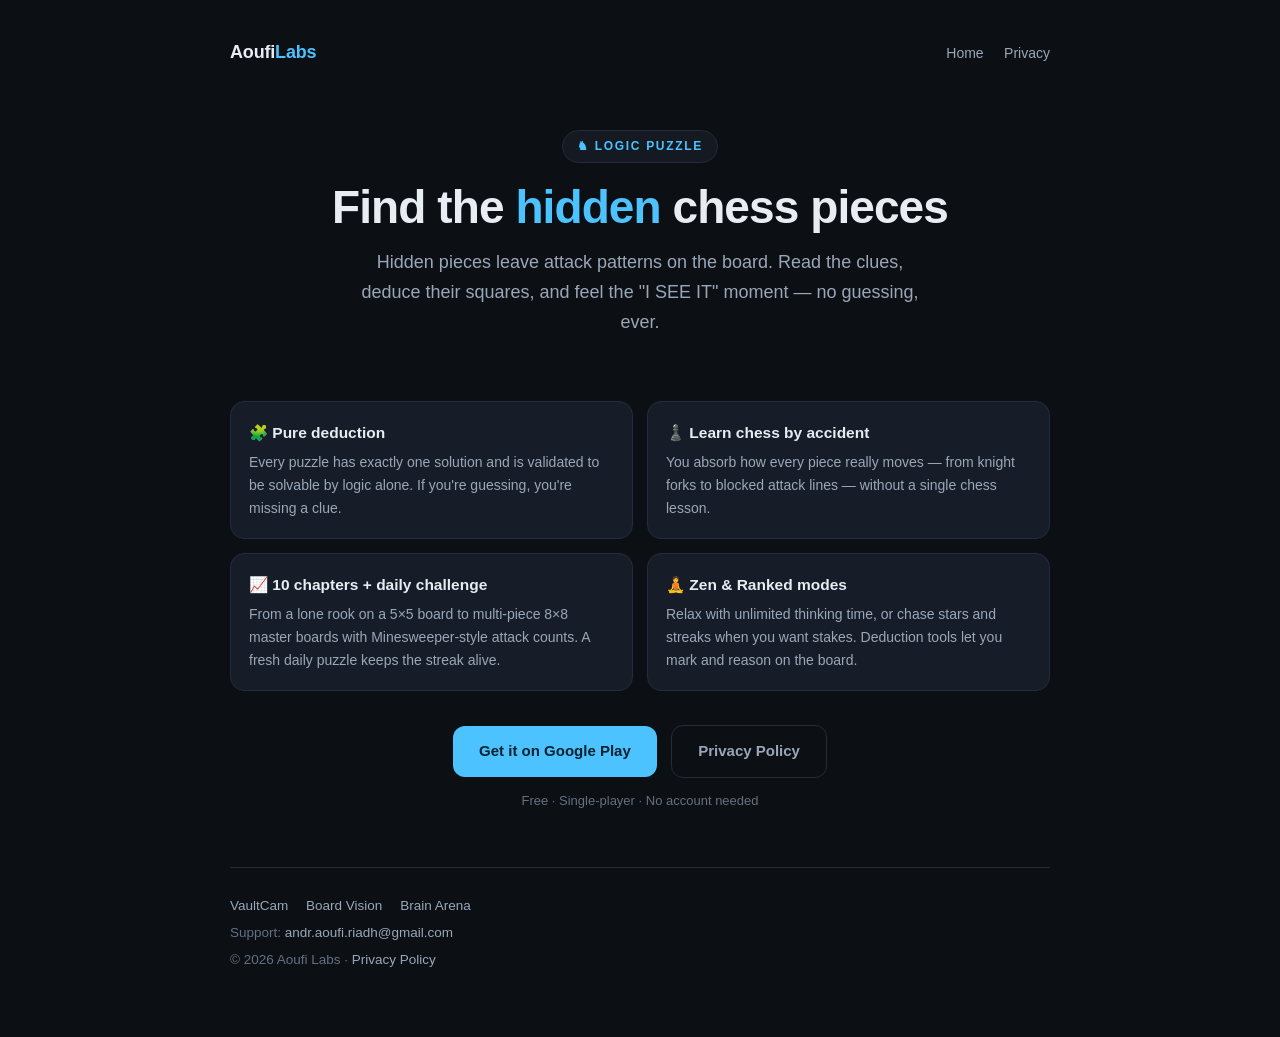
==== boardvision/index.html @ ca5b5aa7 "Aoufi Labs site: portfolio, app-ads.txt, landing + privacy pages for VaultCam, Board Vision, Brain A" ====
<!DOCTYPE html>
<html lang="en">
<head>
  <meta charset="UTF-8">
  <meta name="viewport" content="width=device-width, initial-scale=1.0">
  <meta name="description" content="Board Vision — a chess-logic deduction puzzle for Android. Hidden pieces leave attack patterns; read the clues and find them. Guess-free, guaranteed.">
  <title>Board Vision — Find the hidden chess pieces</title>
  <link rel="stylesheet" href="../style.css">
</head>
<body>
<div class="wrap">

  <header class="site-header">
    <div class="brand"><a href="../" style="color:inherit;text-decoration:none">Aoufi<span>Labs</span></a></div>
    <nav class="site-nav">
      <a href="../">Home</a>
      <a href="privacy.html">Privacy</a>
    </nav>
  </header>

  <section class="hero">
    <span class="badge">♞ Logic puzzle</span>
    <h1>Find the <em>hidden</em> chess pieces</h1>
    <p class="lead">Hidden pieces leave attack patterns on the board. Read the clues,
    deduce their squares, and feel the "I SEE IT" moment — no guessing, ever.</p>
  </section>

  <section class="features">
    <div class="feature">
      <h3>🧩 Pure deduction</h3>
      <p>Every puzzle has exactly one solution and is validated to be solvable by
      logic alone. If you're guessing, you're missing a clue.</p>
    </div>
    <div class="feature">
      <h3>♟️ Learn chess by accident</h3>
      <p>You absorb how every piece really moves — from knight forks to blocked
      attack lines — without a single chess lesson.</p>
    </div>
    <div class="feature">
      <h3>📈 10 chapters + daily challenge</h3>
      <p>From a lone rook on a 5×5 board to multi-piece 8×8 master boards with
      Minesweeper-style attack counts. A fresh daily puzzle keeps the streak alive.</p>
    </div>
    <div class="feature">
      <h3>🧘 Zen &amp; Ranked modes</h3>
      <p>Relax with unlimited thinking time, or chase stars and streaks when you
      want stakes. Deduction tools let you mark and reason on the board.</p>
    </div>
  </section>

  <div class="cta">
    <a class="btn btn-primary" href="https://play.google.com/store/apps/details?id=aoufi.riadh.boardvisiongame">Get it on Google Play</a>
    <a class="btn btn-ghost" href="privacy.html">Privacy Policy</a>
    <span class="note">Free · Single-player · No account needed</span>
  </div>

  <footer class="site-footer">
    <div class="apps">
      <a href="../vaultcam/">VaultCam</a>
      <a href="../boardvision/">Board Vision</a>
      <a href="../brainarena/">Brain Arena</a>
    </div>
    <div>Support: <a href="mailto:andr.aoufi.riadh@gmail.com">andr.aoufi.riadh@gmail.com</a></div>
    <div>© 2026 Aoufi Labs · <a href="privacy.html">Privacy Policy</a></div>
  </footer>

</div>
</body>
</html>
---- style.css ----
/* Aoufi Labs — shared stylesheet (dark, mobile-first, system fonts) */
:root {
  --bg: #0c0f14;
  --bg-2: #141922;
  --card: #171d28;
  --border: #232c3b;
  --text: #e8edf4;
  --text-2: #9aa7b8;
  --text-3: #647183;
  --accent: #4cc2ff;
  --accent-2: #7ee787;
  --danger: #ff6b6b;
}
* { margin: 0; padding: 0; box-sizing: border-box; }
html { -webkit-text-size-adjust: 100%; }
body {
  background: var(--bg);
  color: var(--text);
  font: 16px/1.65 -apple-system, BlinkMacSystemFont, "Segoe UI", Roboto,
        Helvetica, Arial, sans-serif;
  -webkit-font-smoothing: antialiased;
}
.wrap { max-width: 860px; margin: 0 auto; padding: 24px 20px 64px; }
a { color: var(--accent); text-decoration: none; }
a:hover { text-decoration: underline; }

/* Header / nav */
.site-header {
  display: flex; align-items: center; justify-content: space-between;
  padding: 14px 0 22px;
}
.brand { font-weight: 800; font-size: 18px; letter-spacing: -0.01em; color: var(--text); }
.brand span { color: var(--accent); }
.site-nav a { color: var(--text-2); font-size: 14px; margin-left: 16px; }
.site-nav a:hover { color: var(--text); text-decoration: none; }

/* Hero */
.hero { text-align: center; padding: 40px 0 34px; }
.hero .badge {
  display: inline-block; font-size: 12px; font-weight: 700;
  letter-spacing: 0.14em; text-transform: uppercase;
  color: var(--accent); border: 1px solid var(--border);
  background: var(--bg-2); padding: 6px 14px; border-radius: 999px;
  margin-bottom: 18px;
}
.hero h1 { font-size: clamp(30px, 6vw, 46px); letter-spacing: -0.02em; line-height: 1.15; margin-bottom: 14px; }
.hero h1 em { font-style: normal; color: var(--accent); }
.hero p.lead { color: var(--text-2); font-size: 18px; max-width: 560px; margin: 0 auto; }

/* Cards */
.cards { display: grid; gap: 16px; margin-top: 34px; }
@media (min-width: 640px) { .cards { grid-template-columns: repeat(3, 1fr); } }
.card {
  background: var(--card); border: 1px solid var(--border);
  border-radius: 16px; padding: 22px; display: flex; flex-direction: column;
}
.card .icon { font-size: 30px; margin-bottom: 12px; }
.card h2 { font-size: 18px; margin-bottom: 6px; }
.card p { color: var(--text-2); font-size: 14.5px; flex: 1; }
.card .links { margin-top: 16px; font-size: 14px; }
.card .links a { margin-right: 14px; }
.tag {
  display: inline-block; font-size: 11px; font-weight: 700; letter-spacing: 0.08em;
  text-transform: uppercase; padding: 3px 9px; border-radius: 999px; margin-bottom: 10px;
}
.tag.live { color: var(--accent-2); background: rgba(126, 231, 135, 0.1); }
.tag.soon { color: #f2c94c; background: rgba(242, 201, 76, 0.1); }

/* Feature list (app landing pages) */
.features { display: grid; gap: 14px; margin: 30px 0; }
@media (min-width: 640px) { .features { grid-template-columns: 1fr 1fr; } }
.feature {
  background: var(--card); border: 1px solid var(--border);
  border-radius: 14px; padding: 18px;
}
.feature h3 { font-size: 15.5px; margin-bottom: 5px; }
.feature p { color: var(--text-2); font-size: 14px; }

/* Buttons */
.btn {
  display: inline-block; font-weight: 700; font-size: 15px;
  padding: 13px 26px; border-radius: 12px; text-decoration: none;
}
.btn-primary { background: var(--accent); color: #06222f; }
.btn-primary:hover { filter: brightness(1.1); text-decoration: none; }
.btn-ghost { border: 1px solid var(--border); color: var(--text-2); margin-left: 10px; }
.btn-ghost:hover { color: var(--text); text-decoration: none; }
.cta { text-align: center; margin: 34px 0 10px; }
.cta .note { display: block; color: var(--text-3); font-size: 13px; margin-top: 12px; }

/* Trust strip (VaultCam) */
.trust {
  background: rgba(126, 231, 135, 0.06); border: 1px solid rgba(126, 231, 135, 0.25);
  border-radius: 14px; padding: 16px 20px; margin: 26px 0;
  color: var(--accent-2); font-size: 15px; text-align: center;
}

/* Policy pages */
.policy h1 { font-size: 30px; margin: 10px 0 4px; letter-spacing: -0.01em; }
.policy .updated { color: var(--text-3); font-size: 14px; margin-bottom: 26px; }
.policy h2 {
  font-size: 19px; margin: 32px 0 10px; padding-bottom: 6px;
  border-bottom: 1px solid var(--border); color: var(--text);
}
.policy h3 { font-size: 16px; margin: 18px 0 6px; }
.policy p, .policy li { color: var(--text-2); font-size: 15px; margin-bottom: 10px; }
.policy ul { padding-left: 22px; margin-bottom: 14px; }
.policy strong { color: var(--text); }
.callout {
  background: var(--bg-2); border-left: 4px solid var(--accent);
  border-radius: 8px; padding: 14px 18px; margin: 18px 0; font-size: 15px;
  color: var(--text-2);
}
.callout strong { color: var(--text); }

/* Footer */
.site-footer {
  margin-top: 56px; padding-top: 24px; border-top: 1px solid var(--border);
  color: var(--text-3); font-size: 13.5px; line-height: 2;
}
.site-footer a { color: var(--text-2); }
.site-footer .apps a { margin-right: 14px; }
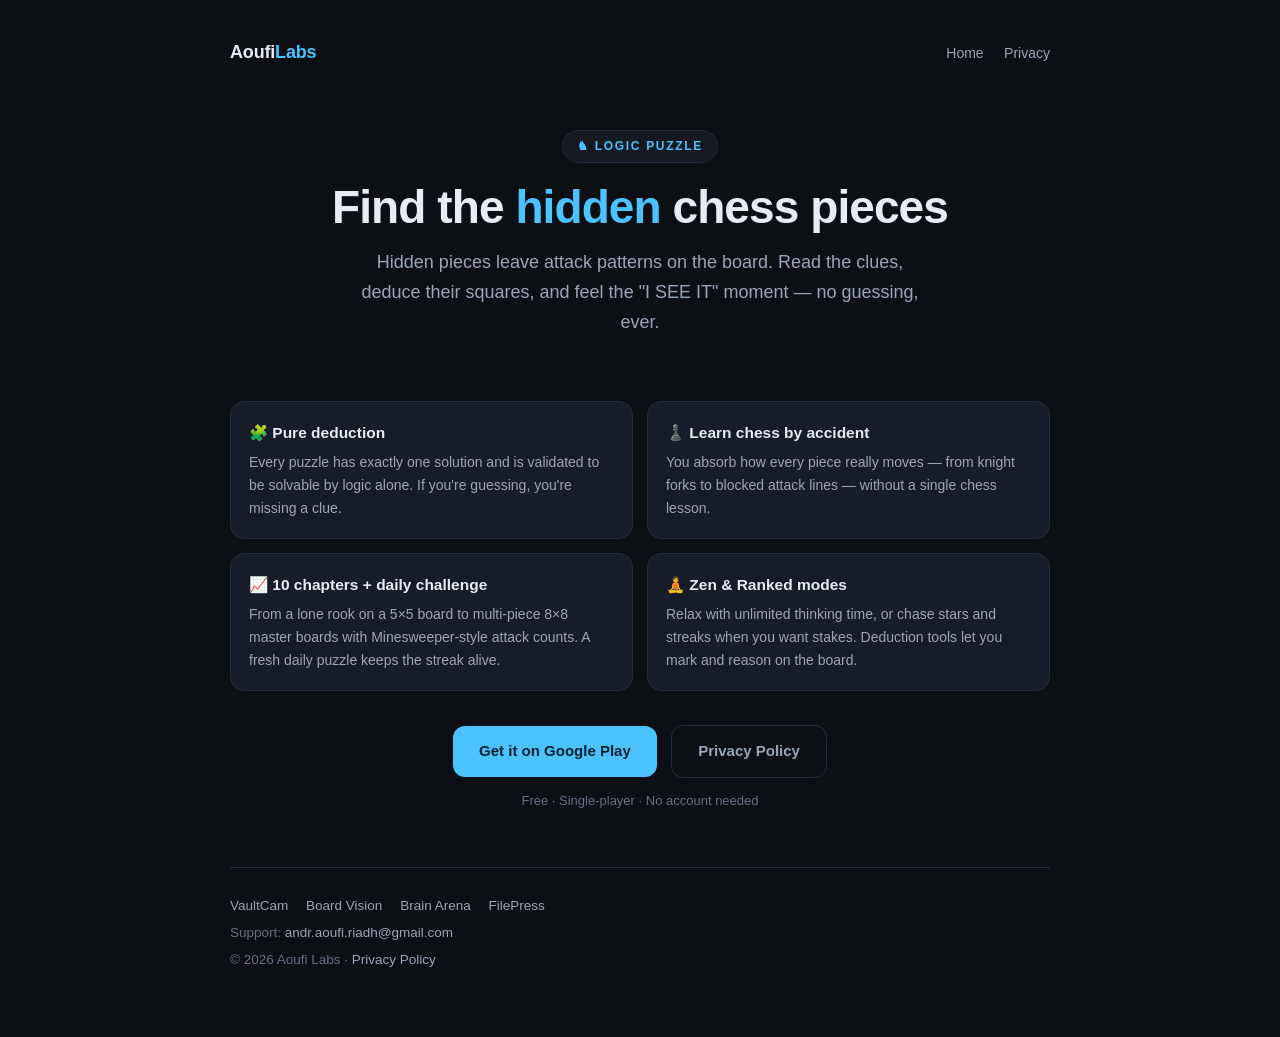
==== commit 83d99c7a: "Add FilePress pages and privacy policy FilePress needs a public privacy policy URL before it can be " ====
--- a/boardvision/index.html
+++ b/boardvision/index.html
@@ -59,6 +59,7 @@
       <a href="../vaultcam/">VaultCam</a>
       <a href="../boardvision/">Board Vision</a>
       <a href="../brainarena/">Brain Arena</a>
+      <a href="../filepress/">FilePress</a>
     </div>
     <div>Support: <a href="mailto:andr.aoufi.riadh@gmail.com">andr.aoufi.riadh@gmail.com</a></div>
     <div>© 2026 Aoufi Labs · <a href="privacy.html">Privacy Policy</a></div>
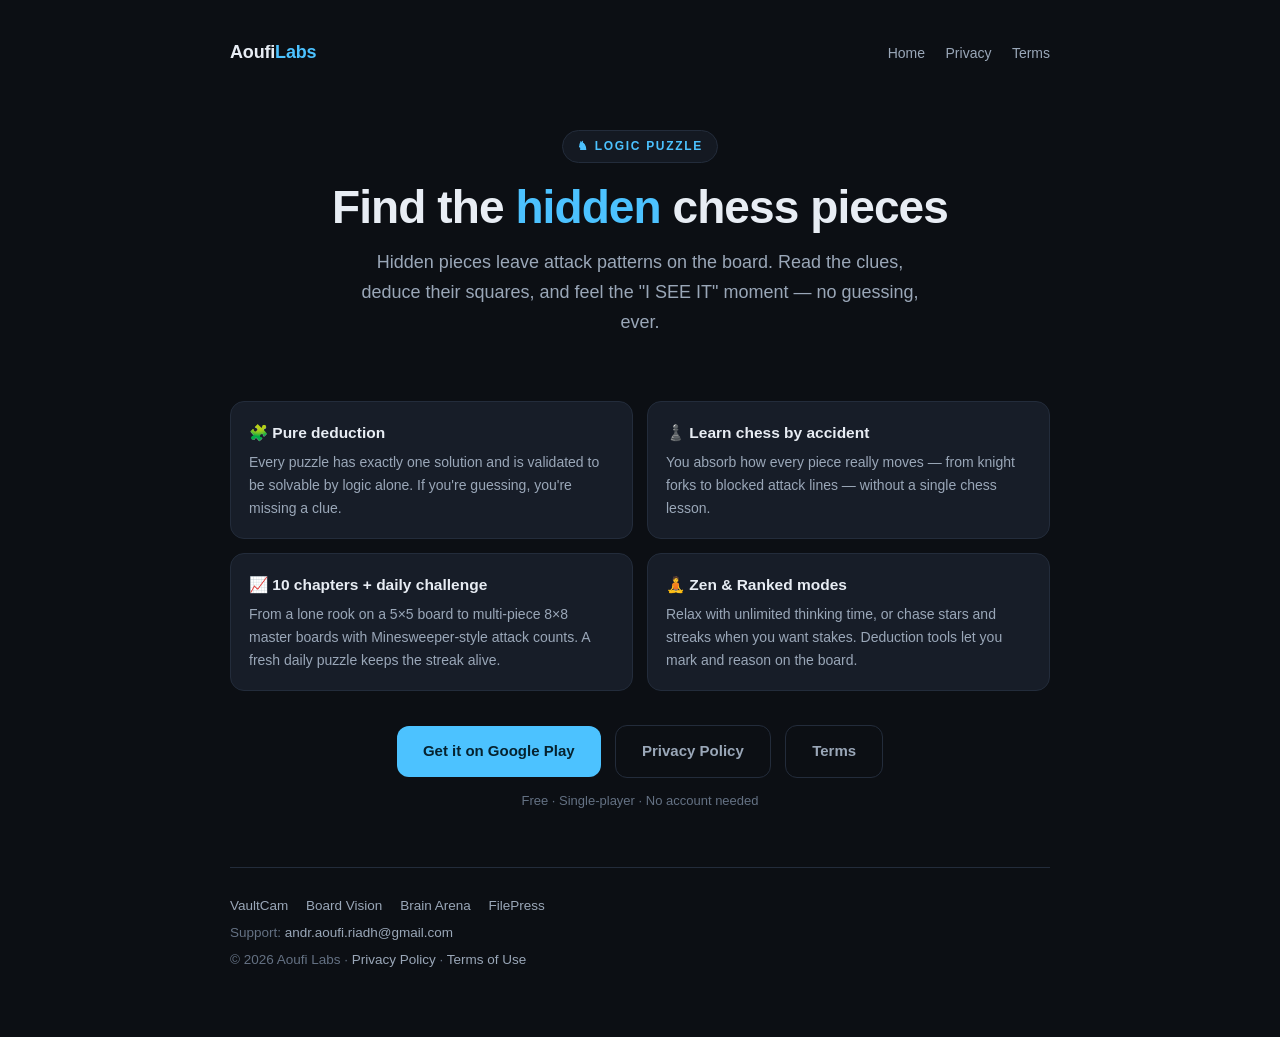
==== commit 05a77a98: "Add Terms of Use for VaultCam, Board Vision and Brain Arena Google Play asks for a Terms of Service " ====
--- a/boardvision/index.html
+++ b/boardvision/index.html
@@ -15,6 +15,7 @@
     <nav class="site-nav">
       <a href="../">Home</a>
       <a href="privacy.html">Privacy</a>
+      <a href="terms.html">Terms</a>
     </nav>
   </header>
 
@@ -51,6 +52,7 @@
   <div class="cta">
     <a class="btn btn-primary" href="https://play.google.com/store/apps/details?id=aoufi.riadh.boardvisiongame">Get it on Google Play</a>
     <a class="btn btn-ghost" href="privacy.html">Privacy Policy</a>
+    <a class="btn btn-ghost" href="terms.html">Terms</a>
     <span class="note">Free · Single-player · No account needed</span>
   </div>
 
@@ -62,7 +64,7 @@
       <a href="../filepress/">FilePress</a>
     </div>
     <div>Support: <a href="mailto:andr.aoufi.riadh@gmail.com">andr.aoufi.riadh@gmail.com</a></div>
-    <div>© 2026 Aoufi Labs · <a href="privacy.html">Privacy Policy</a></div>
+    <div>© 2026 Aoufi Labs · <a href="privacy.html">Privacy Policy</a> · <a href="terms.html">Terms of Use</a></div>
   </footer>
 
 </div>
